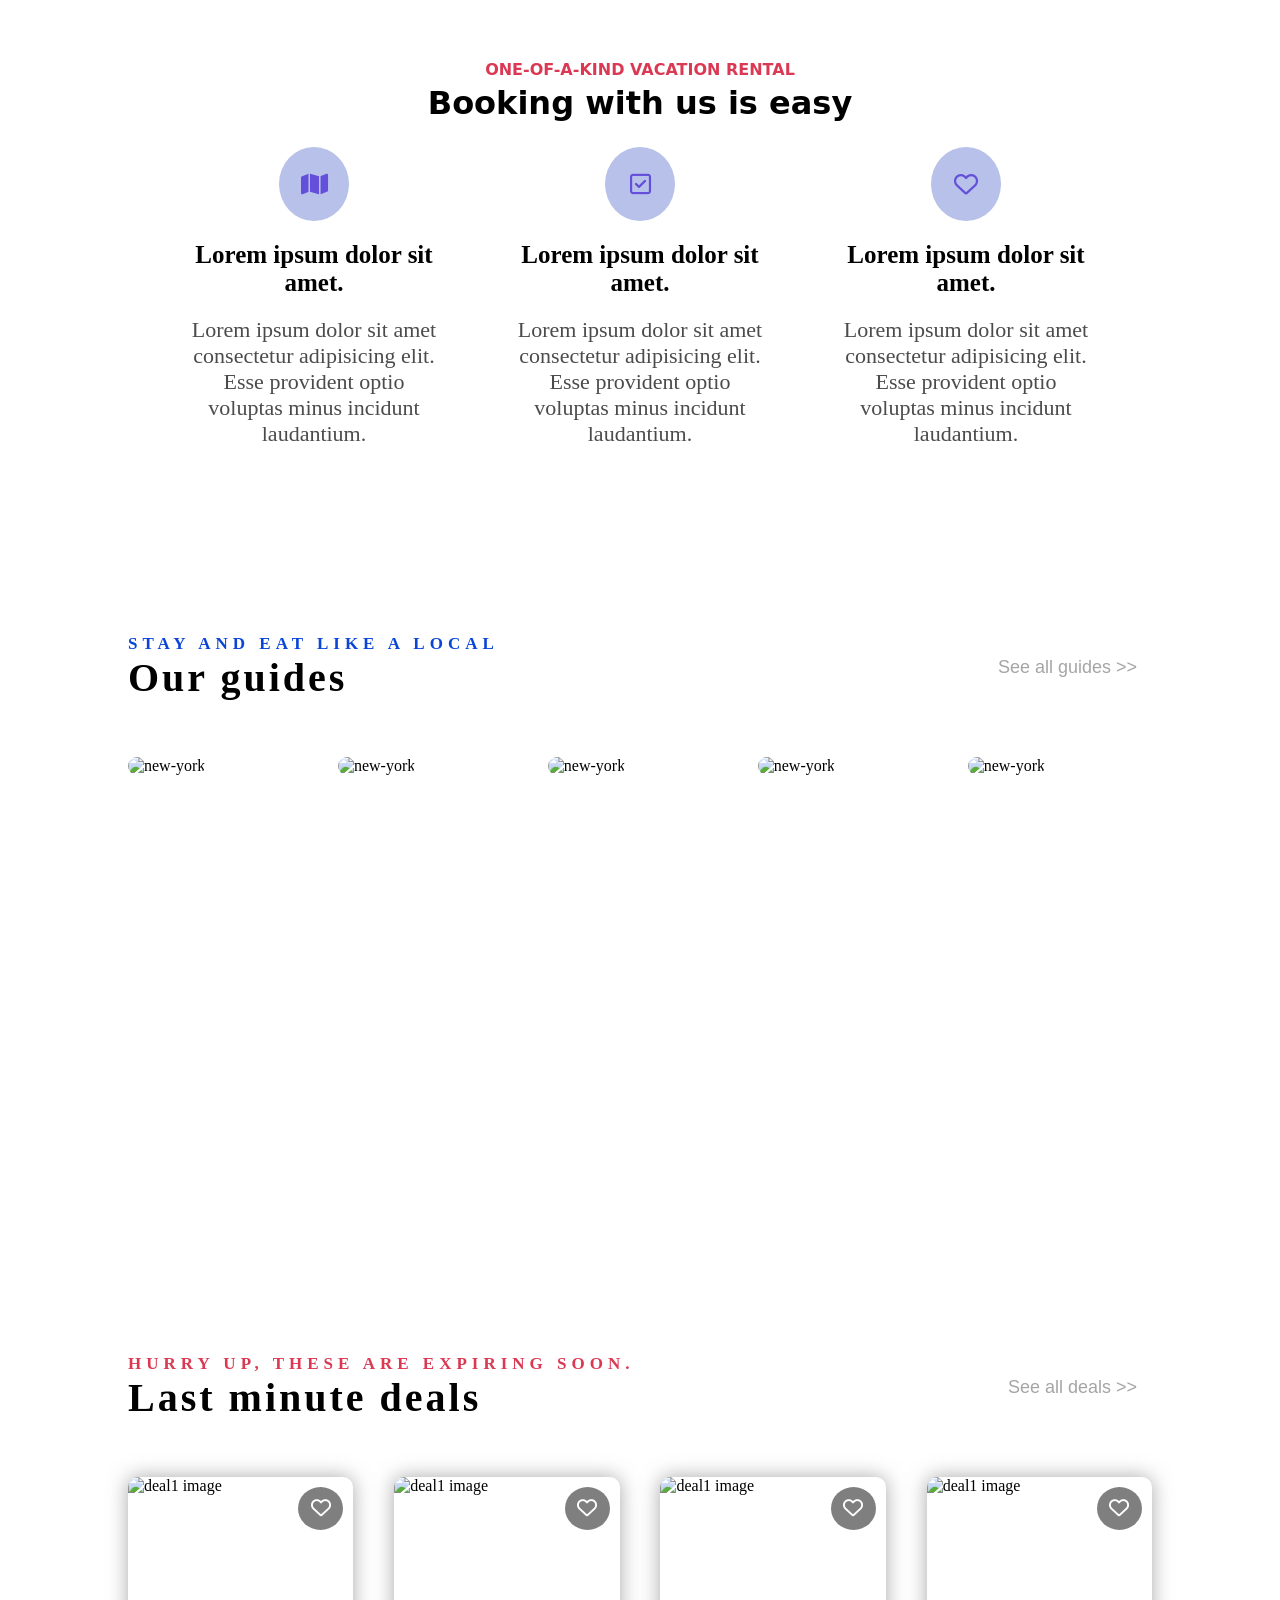
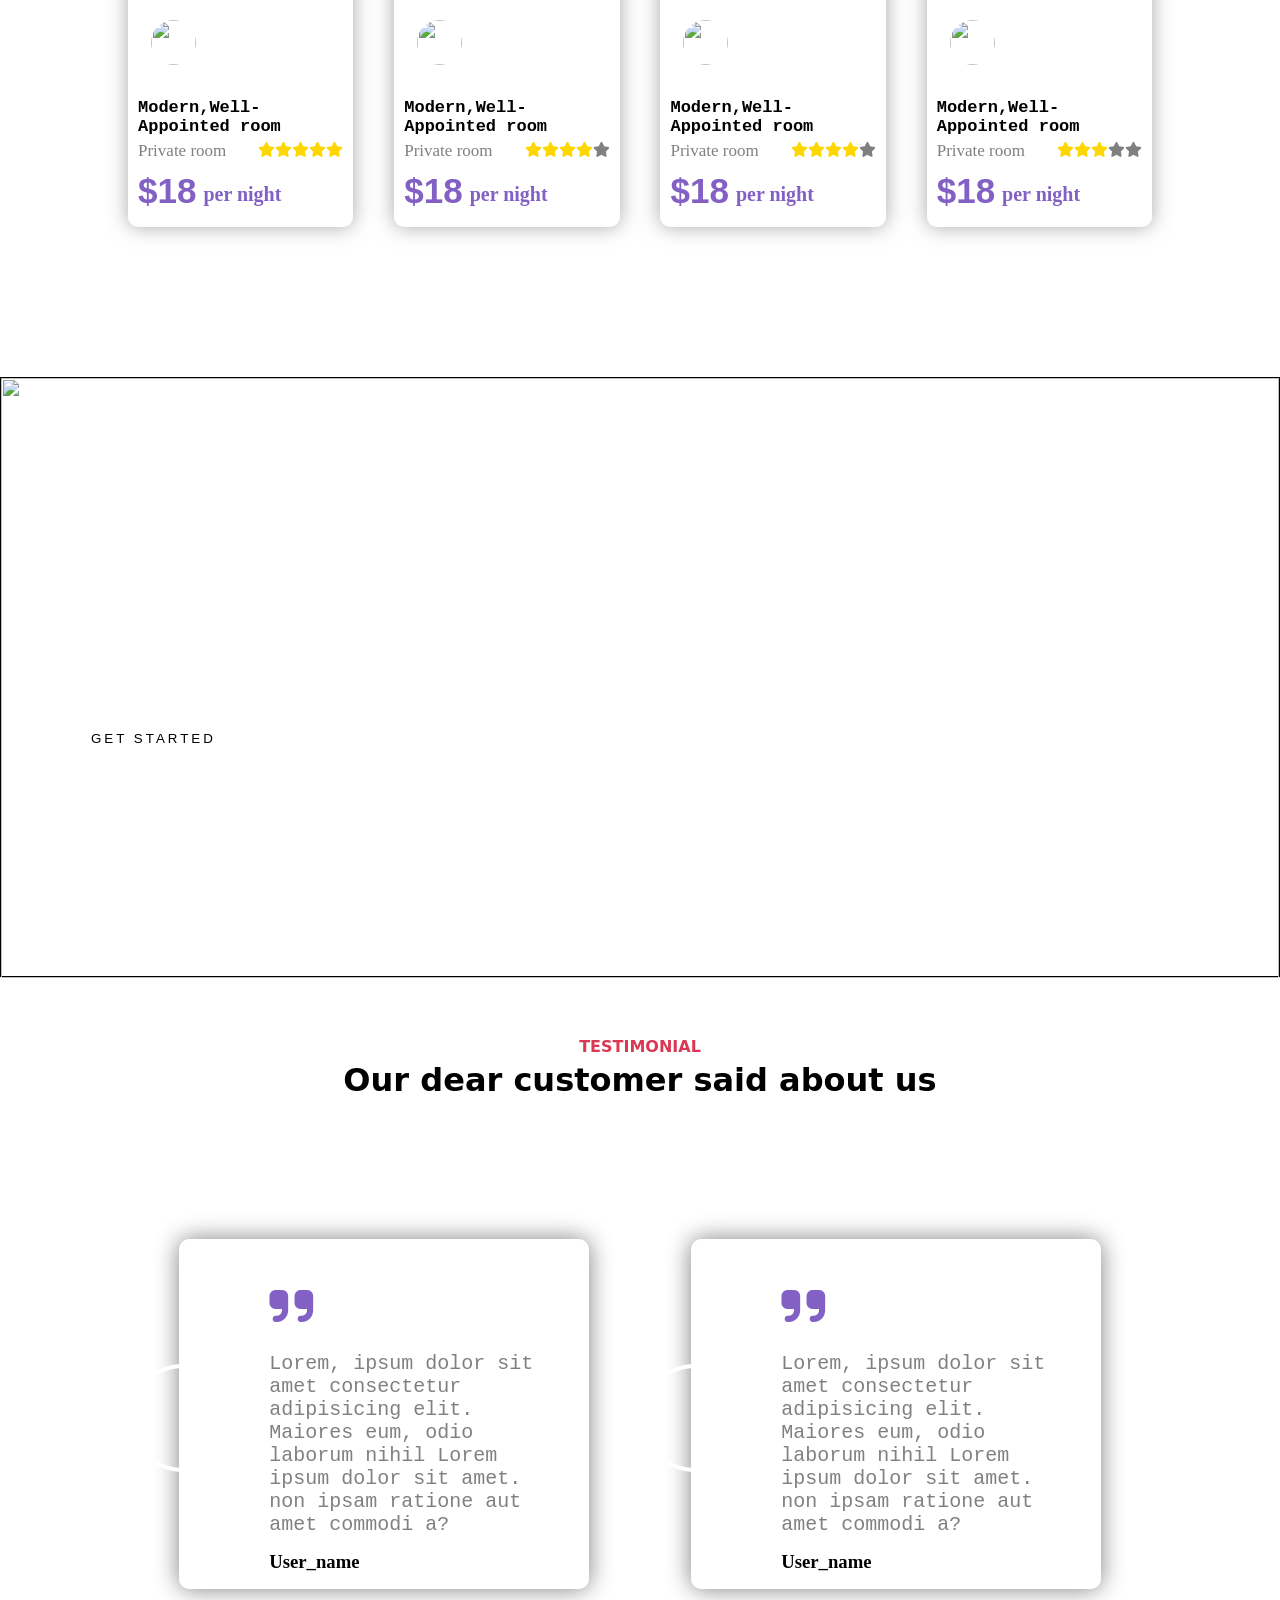
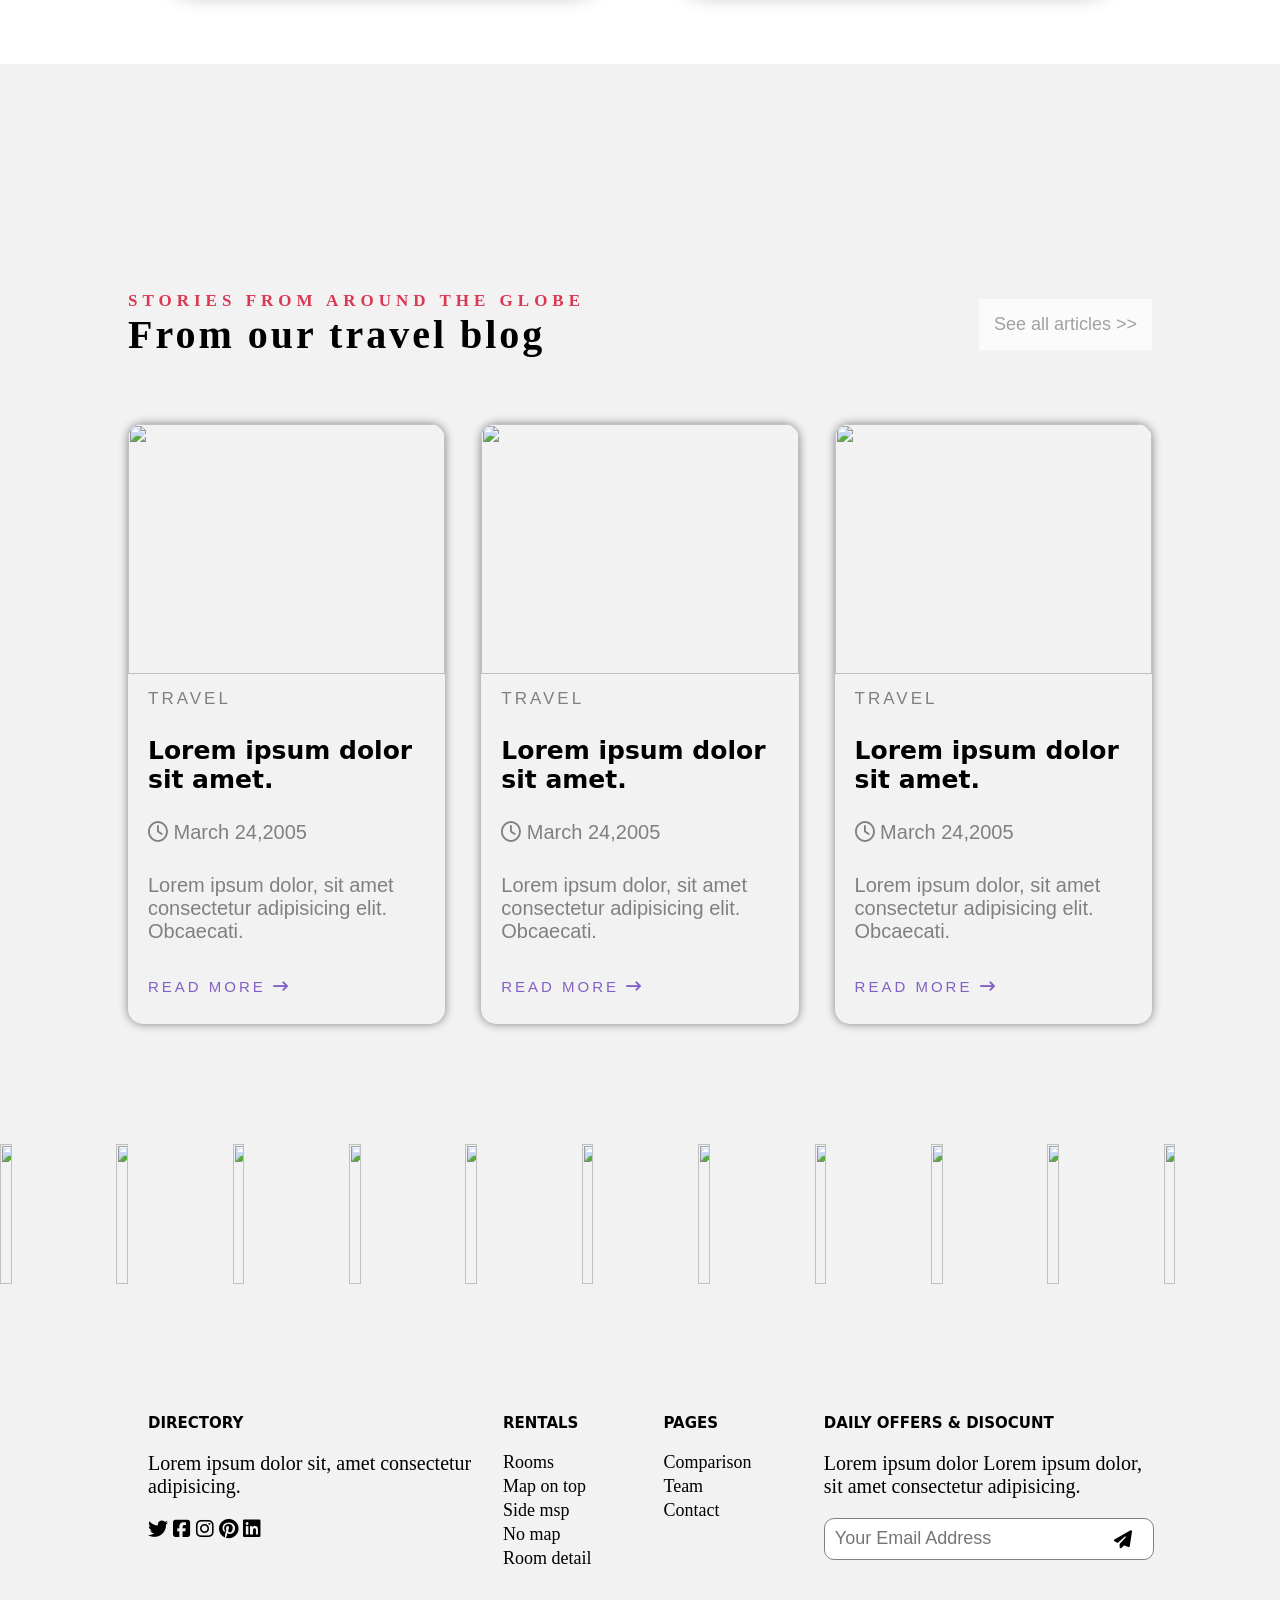
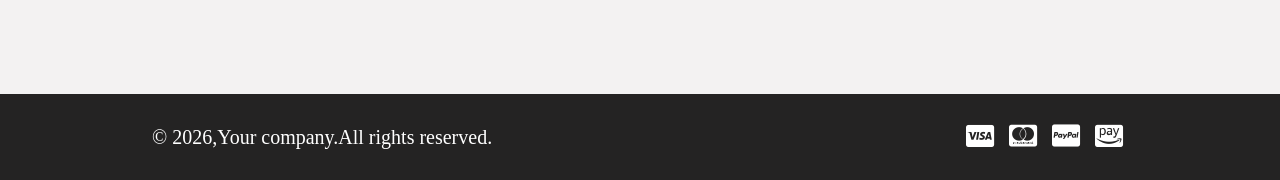
==== index.html @ 65c8255d "Add files via upload" ====
<!doctype html>
<html lang="en">
  <head>
    <meta charset="UTF-8" />
    <meta name="viewport" content="width=device-width, initial-scale=1.0" />
    <title>Tank Manthan Web page using HTML and CSS</title>
    <link rel="stylesheet" href="style.css" />
    <link
      rel="stylesheet"
      href="https://cdnjs.cloudflare.com/ajax/libs/font-awesome/6.5.1/css/all.min.css"
      integrity="sha512-DTOQO9RWCH3ppGqcWaEA1BIZOC6xxalwEsw9c2QQeAIftl+Vegovlnee1c9QX4TctnWMn13TZye+giMm8e2LwA=="
      crossorigin="anonymous"
      referrerpolicy="no-referrer"
    />
  </head>
  <body>
    <div class="hero">
      <p>one-of-a-kind vacation rental</p>
      <h1>Booking with us is easy</h1>
    </div>

    <div class="container">
      <div class="box">
        <div class="icon-con"><i class="fa-solid fa-map"></i></div>
        <h2>Lorem ipsum dolor sit amet.</h2>
        <p>
          Lorem ipsum dolor sit amet consectetur adipisicing elit. Esse
          provident optio voluptas minus incidunt laudantium.
        </p>
      </div>

      <div class="box">
        <div class="icon-con"><i class="fa-regular fa-square-check"></i></div>
        <h2>Lorem ipsum dolor sit amet.</h2>
        <p>
          Lorem ipsum dolor sit amet consectetur adipisicing elit. Esse
          provident optio voluptas minus incidunt laudantium.
        </p>
      </div>

      <div class="box">
        <div class="icon-con"><i class="fa-regular fa-heart"></i></div>
        <h2>Lorem ipsum dolor sit amet.</h2>
        <p>
          Lorem ipsum dolor sit amet consectetur adipisicing elit. Esse
          provident optio voluptas minus incidunt laudantium.
        </p>
      </div>
    </div>
    <div class="guide-con-w">
      <div class="guide-con">
        <div class="con1">
          <p>stay and eat like a local</p>
          <h1>Our guides</h1>
        </div>
        <div class="con2">
          <button>See all guides >></button>
        </div>
      </div>
    </div>
    <div class="img-con-w">
      <div class="img-con">
        <div class="img-w">
          <img src="images/new-york.jpg" alt="new-york" />
          <div class="bottom-left">
            <h2>New York</h2>
            <p>The big apple</p>
          </div>
        </div>

        <div class="img-w">
          <img src="images/paris.jpg" alt="new-york" />
          <div class="bottom-left">
            <h2>New York</h2>
            <p>The big apple</p>
          </div>
        </div>

        <div class="img-w">
          <img src="images/barcelona.jpg" alt="new-york" />
          <div class="bottom-left">
            <h2>New York</h2>
            <p>The big apple</p>
          </div>
        </div>

        <div class="img-w">
          <img src="images/prague.jpg" alt="new-york" />
          <div class="bottom-left">
            <h2>New York</h2>
            <p>The big apple</p>
          </div>
        </div>

        <div class="img-w">
          <img src="images/new-york.jpg" alt="new-york" />
          <div class="bottom-left">
            <h2>New York</h2>
            <p>The big apple</p>
          </div>
        </div>
      </div>
    </div>

    <div class="guide-con-w">
      <div class="guide-con">
        <div class="con1">
          <p style="color: rgb(218, 56, 83)">
            hurry up, these are expiring soon.
          </p>
          <h1>Last minute deals</h1>
        </div>
        <div class="con2">
          <button>See all deals >></button>
        </div>
      </div>
    </div>

    <div class="card-w">
      <div class="card-con">
        <div class="card-box">
          <div class="icon"><i class="fa-regular fa-heart"></i></div>
          <div class="img-con">
            <img src="images/deal1.jpg" alt="deal1 image" />
            <div class="user-info">
              <div class="user-img-con">
                <img src="images/avatar-3.jpg" alt="" />
              </div>
              <p>Pamela</p>
            </div>
          </div>
          <h3>Modern,Well-Appointed room</h3>
          <div class="span1">
            <span style="text-align: left; font-size: 17px; color: gray"
              >Private room</span
            >
            <span style="text-align: right"
              ><i class="fa-solid fa-star"></i><i class="fa-solid fa-star"></i
              ><i class="fa-solid fa-star"></i><i class="fa-solid fa-star"></i
              ><i class="fa-solid fa-star"></i
            ></span>
          </div>
          <div class="span2">
            <span style="font-size: 35px; font-family: sans-serif"
              ><b>$18</b></span
            >
            <span
              style="
                font-size: 20px;
                margin: 0px 0px 0px 7px;
                padding: 7px 0px 0px 0px;
              "
              ><b>per night</b></span
            >
          </div>
        </div>

        <div class="card-box">
          <div class="icon"><i class="fa-regular fa-heart"></i></div>
          <div class="img-con">
            <img src="images/deal2.jpg" alt="deal1 image" />
            <div class="user-info">
              <div class="user-img-con">
                <img src="images/avatar-3.jpg" alt="" />
              </div>
              <p>Pamela</p>
            </div>
          </div>
          <h3>Modern,Well-Appointed room</h3>
          <div class="span1">
            <span style="text-align: left; font-size: 17px; color: gray"
              >Private room</span
            >
            <span style="text-align: right"
              ><i class="fa-solid fa-star"></i><i class="fa-solid fa-star"></i
              ><i class="fa-solid fa-star"></i><i class="fa-solid fa-star"></i
              ><i class="fa-solid fa-star" style="color: grey"></i
            ></span>
          </div>
          <div class="span2">
            <span style="font-size: 35px; font-family: sans-serif"
              ><b>$18</b></span
            >
            <span
              style="
                font-size: 20px;
                margin: 0px 0px 0px 7px;
                padding: 7px 0px 0px 0px;
              "
              ><b>per night</b></span
            >
          </div>
        </div>

        <div class="card-box">
          <div class="icon"><i class="fa-regular fa-heart"></i></div>
          <div class="img-con">
            <img src="images/deal3.jpg" alt="deal1 image" />
            <div class="user-info">
              <div class="user-img-con">
                <img src="images/avatar-3.jpg" alt="" />
              </div>
              <p>Pamela</p>
            </div>
          </div>
          <h3>Modern,Well-Appointed room</h3>
          <div class="span1">
            <span style="text-align: left; font-size: 17px; color: gray"
              >Private room</span
            >
            <span style="text-align: right"
              ><i class="fa-solid fa-star"></i><i class="fa-solid fa-star"></i
              ><i class="fa-solid fa-star"></i><i class="fa-solid fa-star"></i
              ><i class="fa-solid fa-star" style="color: grey"></i
            ></span>
          </div>
          <div class="span2">
            <span style="font-size: 35px; font-family: sans-serif"
              ><b>$18</b></span
            >
            <span
              style="
                font-size: 20px;
                margin: 0px 0px 0px 7px;
                padding: 7px 0px 0px 0px;
              "
              ><b>per night</b></span
            >
          </div>
        </div>

        <div class="card-box">
          <div class="icon"><i class="fa-regular fa-heart"></i></div>
          <div class="img-con">
            <img src="images/deal4.jpg" alt="deal1 image" />
            <div class="user-info">
              <div class="user-img-con">
                <img src="images/avatar-3.jpg" alt="" />
              </div>
              <p>Pamela</p>
            </div>
          </div>
          <h3>Modern,Well-Appointed room</h3>
          <div class="span1">
            <span style="text-align: left; font-size: 17px; color: gray"
              >Private room</span
            >
            <span style="text-align: right"
              ><i class="fa-solid fa-star"></i><i class="fa-solid fa-star"></i
              ><i class="fa-solid fa-star"></i
              ><i class="fa-solid fa-star" style="color: grey"></i
              ><i class="fa-solid fa-star" style="color: grey"></i
            ></span>
          </div>
          <div class="span2">
            <span style="font-size: 35px; font-family: sans-serif"
              ><b>$18</b></span
            >
            <span
              style="
                font-size: 20px;
                margin: 0px 0px 0px 7px;
                padding: 7px 0px 0px 0px;
              "
              ><b>per night</b></span
            >
          </div>
        </div>
      </div>
    </div>
    <div class="hero-w">
      <div class="hero-img">
        <img src="images/hero_img.jpg" alt="" />
        <h1>
          Lorem ipsum dolor sit amet consectetur adipisicing elit. Fuga,
          repudiandae.
        </h1>
        <button>get started</button>
      </div>
    </div>

    <div class="hero">
      <p>Testimonial</p>
      <h1>Our dear customer said about us</h1>
    </div>

    <div class="review-w">
      <div class="review-con">
        <div class="review-box">
          <div class="review-img-con">
            <img src="images/avatar-3.jpg" alt="" />
          </div>
          <div class="review-content">
            <div class="review-icon">
              <i class="fa-solid fa-quote-right"></i>
            </div>
            <p>
              Lorem, ipsum dolor sit amet consectetur adipisicing elit. Maiores
              eum, odio laborum nihil Lorem ipsum dolor sit amet. non ipsam
              ratione aut amet commodi a?
            </p>
            <h3>User_name</h3>
          </div>
        </div>

        <div class="review-box">
          <div class="review-img-con">
            <img src="images/avatar-3.jpg" alt="" />
          </div>
          <div class="review-content">
            <div class="review-icon">
              <i class="fa-solid fa-quote-right"></i>
            </div>
            <p>
              Lorem, ipsum dolor sit amet consectetur adipisicing elit. Maiores
              eum, odio laborum nihil Lorem ipsum dolor sit amet. non ipsam
              ratione aut amet commodi a?
            </p>
            <h3>User_name</h3>
          </div>
        </div>
      </div>
    </div>

    <div class="guide-con-w" style="background-color: rgba(226, 223, 223, 0.4)">
      <div class="guide-con">
        <div class="con1">
          <p style="color: rgb(218, 56, 83)">stories from around the globe</p>
          <h1>From our travel blog</h1>
        </div>
        <div class="con2">
          <button>See all articles >></button>
        </div>
      </div>
    </div>
    <div class="blog-w" style="background-color: rgba(226, 223, 223, 0.4)">
      <div class="blog-con">
        <div class="blog-box">
          <div class="blog-img-con">
            <img src="images/deal3.jpg" alt="" />
          </div>
          <p
            style="
              text-transform: uppercase;
              letter-spacing: 3px;
              font-size: 17px;
            "
          >
            Travel
          </p>
          <h2>Lorem ipsum dolor sit amet.</h2>
          <p><i class="fa-regular fa-clock"></i> March 24,2005</p>
          <p>
            Lorem ipsum dolor, sit amet consectetur adipisicing elit. Obcaecati.
          </p>
          <button>
            Read More <i class="fa-solid fa-arrow-right-long"></i>
          </button>
        </div>

        <div class="blog-box">
          <div class="blog-img-con">
            <img src="images/blog1.jpg" alt="" />
          </div>
          <p
            style="
              text-transform: uppercase;
              letter-spacing: 3px;
              font-size: 17px;
            "
          >
            Travel
          </p>
          <h2>Lorem ipsum dolor sit amet.</h2>
          <p><i class="fa-regular fa-clock"></i> March 24,2005</p>
          <p>
            Lorem ipsum dolor, sit amet consectetur adipisicing elit. Obcaecati.
          </p>
          <button>
            Read More <i class="fa-solid fa-arrow-right-long"></i>
          </button>
        </div>

        <div class="blog-box">
          <div class="blog-img-con">
            <img src="images/blog2.jpg" alt="" />
          </div>
          <p
            style="
              text-transform: uppercase;
              letter-spacing: 3px;
              font-size: 17px;
            "
          >
            Travel
          </p>
          <h2>Lorem ipsum dolor sit amet.</h2>
          <p><i class="fa-regular fa-clock"></i> March 24,2005</p>
          <p>
            Lorem ipsum dolor, sit amet consectetur adipisicing elit. Obcaecati.
          </p>
          <button>
            Read More <i class="fa-solid fa-arrow-right-long"></i>
          </button>
        </div>
      </div>
    </div>

    <div class="images-w" style="background-color: rgba(226, 223, 223, 0.4)">
      <div class="image-con">
        <img src="images/barcelona.jpg" alt="" />
        <img src="images/blog1.jpg" alt="" />
        <img src="images/blog2.jpg" alt="" />
        <img src="images/deal1.jpg" alt="" />
        <img src="images/deal2.jpg" alt="" />
        <img src="images/deal3.jpg" alt="" />
        <img src="images/deal4.jpg" alt="" />
        <img src="images/hero_img.jpg" alt="" />
        <img src="images/new-york.jpg" alt="" />
        <img src="images/paris.jpg" alt="" />
        <img src="images/prague.jpg" alt="" />
      </div>
    </div>

    <div class="links-w">
      <div class="links-con">
        <div class="link-box1">
          <h3>directory</h3>
          <p>Lorem ipsum dolor sit, amet consectetur adipisicing.</p>
          <p>
            <span><i class="fa-brands fa-twitter"></i></span>
            <span><i class="fa-brands fa-square-facebook"></i></span>
            <span><i class="fa-brands fa-instagram"></i></span>
            <span><i class="fa-brands fa-pinterest"></i></span>
            <span><i class="fa-brands fa-linkedin"></i></span>
          </p>
        </div>

        <div class="link-box2">
          <h3>rentals</h3>
          <a href="#">Rooms</a>
          <a href="#">Map on top</a>
          <a href="#">Side msp</a>
          <a href="#">No map</a>
          <a href="#">Room detail</a>
        </div>

        <div class="link-box3">
          <h3>pages</h3>
          <a href="#">Comparison</a>
          <a href="#">Team</a>
          <a href="#">Contact</a>
        </div>

        <div class="link-box4">
          <h3>daily offers & disocunt</h3>
          <p>
            Lorem ipsum dolor Lorem ipsum dolor, sit amet consectetur
            adipisicing.
          </p>
          <div class="email-input">
            <input
              type="email"
              name="email"
              id="email"
              placeholder="Your Email Address"
            />
            <span><i class="fa-solid fa-paper-plane"></i></span>
          </div>
        </div>
      </div>
    </div>

    <div class="footer">
      <div class="footer-con">
        <div>&copy; 2026,Your company.All rights reserved.</div>
        <div>
          <span><i class="fa-brands fa-cc-visa"></i></span>
          <span><i class="fa-brands fa-cc-mastercard"></i></span>
          <span><i class="fa-brands fa-cc-paypal"></i></span>
          <span><i class="fa-brands fa-cc-amazon-pay"></i></span>
        </div>
      </div>
    </div>
  </body>
</html>
---- style.css ----
* {
  margin: 0;
  padding: 0;
}
.hero {
  margin: auto;
  padding: 60px;
  text-align: center;
  font-family:
    system-ui,
    -apple-system,
    BlinkMacSystemFont,
    "Segoe UI",
    Roboto,
    Oxygen,
    Ubuntu,
    Cantarell,
    "Open Sans",
    "Helvetica Neue",
    sans-serif;
}
.hero p {
  text-transform: uppercase;
  font-weight: 900;
  color: rgb(218, 56, 83);
}
.hero h1 {
  font-weight: 900;
  padding: 5px;
}

/* -------------------------------------------- */

.container {
  height: 200px;
  width: 100%;
  margin: 10px 0px;
  display: flex;
  justify-content: center;
  align-items: center;
}
.container .box {
  text-align: center;
  padding: 15px;
  margin: 20px;
  width: 20%;
}
.container .box .icon-con {
  background-color: rgb(183, 193, 233);
  color: rgb(99, 79, 218);
  padding: 25px;
  border-radius: 50%;
  width: 20px;
  display: flex;
  align-items: center;
  justify-content: center;
  font-size: x-large;
  margin: auto;
}
.container .box h2 {
  margin: 20px 0px;
  font-weight: bold;
  font-size: 25px;
}
.container .box p {
  font-size: 22px;
  opacity: 0.7;
}

/* ------------------------------------------------ */

.guide-con-w {
  display: flex;
  justify-content: center;
}
.guide-con {
  height: 100px;
  width: 80%;
  margin: 200px 0px 30px 0px;
  padding: 10px;
  display: flex;
  justify-content: space-between;
  align-items: center;
}
.guide-con .con1 p {
  text-transform: uppercase;
  letter-spacing: 5px;
  font-size: 17px;
  color: rgb(10 69 216);
  font-weight: 700;
}
.guide-con .con1 h1 {
  font-weight: 900;
  font-size: 40px;
  letter-spacing: 3px;
}
.guide-con .con2 button {
  background-color: white;
  border: none;
  padding: 15px;
  opacity: 0.7;
  font-size: 18px;
  color: gray;
  cursor: pointer;
}
.guide-con .con2 button:hover {
  background-color: gray;
  color: white;
}

/* ----------------------------------------- */

.img-con-w {
  display: flex;
  justify-content: center;
}
.img-con {
  width: 80%;
  height: 370px;
  display: flex;
  justify-content: space-between;
  align-items: center;
}
.img-con .img-w {
  width: 18%;
  height: 100%;

  position: relative;
}
.img-con .img-w img {
  width: 100%;
  height: 400px;
  border-radius: 15px;
}
.bottom-left {
  position: absolute;
  bottom: 0px;
  left: 20px;
  color: white;
}
.bottom-left h2 {
  font-size: 25px;
  font-weight: bolder;
  letter-spacing: 3px;
  margin-bottom: 15px;
}
.bottom-left p {
  font-size: 17px;
}

/* ------------------------------------------- */

.card-w {
  display: flex;
  justify-content: center;
  margin-bottom: 150px;
}
.card-con {
  width: 80%;
  height: 350px;

  display: flex;
  justify-content: space-between;
}
.card-box {
  width: 22%;
  position: relative;
  border-radius: 10px;
  box-shadow: 0px 0px 20px rgb(148, 146, 146, 0.8);
}
.card-box .icon {
  padding: 10px;
  background-color: rgb(0, 0, 0, 0.5);
  color: white;
  font-size: 20px;
  border-radius: 50%;
  width: 25px;
  text-align: center;
  position: absolute;
  top: 10px;
  right: 10px;
  z-index: 1;
}
.card-box .img-con {
  height: 200px;
  width: 100%;
  position: relative;
  margin-bottom: 20px;
}
.card-box .img-con img {
  width: 100%;
  border-radius: 10px;
  height: 100%;
}
.user-info {
  width: 100%;
  height: 50px;
  display: flex;
  align-items: center;
  justify-content: start;
  position: absolute;
  bottom: 10px;
  z-index: 1;
}
.user-info .user-img-con {
  border: 3px solid white;
  border-radius: 50%;
  width: 45px;
  height: 45px;
  margin: 0px 20px 0px 20px;
}
.user-info .user-img-con img {
  border-radius: 50%;
  width: 100%;
}
.user-info p {
  color: white;
  font-size: 20px;
}
.card-box h3 {
  font-size: 17px;
  font-weight: bold;
  font-family: monospace;
  padding: 1px 10px 5px 10px;
}
.card-box .span1 {
  display: flex;
  justify-content: space-between;
  margin: 0px 10px 10px 10px;
}

.card-box span i {
  color: gold;
  word-spacing: 3px;
  font-size: 15px;
}
.card-box .span2 {
  display: flex;
  justify-content: start;
  align-items: center;
  padding: 0px 10px 0px 10px;
  color: #8260c4;
}

/* ----------------------------------------------- */

.hero-w {
  width: 100%;
  height: 600px;
  border: 1px solid black;
  box-sizing: border-box;
  position: relative;
}
.hero-w .hero-img img {
  width: 100%;
  height: 600px;
}
.hero-img h1 {
  color: white;
  font-size: 60px;
  position: absolute;
  top: 180px;
  left: 80px;
}
.hero-img button {
  border: none;
  background-color: white;
  padding: 10px;
  color: black;
  text-align: center;
  text-transform: uppercase;
  letter-spacing: 3px;
  position: absolute;
  bottom: 220px;
  left: 80px;
  border-radius: 10px;
}

/* --------------------------------------------- */

.review-w {
  display: flex;
  justify-content: center;
}
.review-w .review-con {
  width: 80%;
  height: 500px;
  display: flex;
  justify-content: space-around;
  align-items: center;
}
.review-con .review-box {
  width: 40%;
  height: 350px;
  position: relative;
  border-radius: 10px;
  box-shadow: 0 0 25px grey;
}
.review-box .review-img-con {
  width: 100px;
  height: 100px;
  border-radius: 50%;
  border: 4px solid white;
  position: absolute;
  top: 125px;
  left: -50px;
}

.review-box .review-img-con img {
  width: 100px;
  border-radius: 50%;
}
.review-box .review-content {
  padding: 40px;
}

.review-box .review-icon {
  font-size: 50px;
  color: #8260c4;
  margin: 0px 0px 15px 50px;
}
.review-box p {
  font-size: 20px;
  color: gray;
  font-family: monospace;
  margin: 0px 0px 15px 50px;
}
.review-box h3 {
  margin: 0px 0px 15px 50px;
}

/* ------------------------------------------- */

.blog-w {
  display: flex;
  justify-content: center;
  background-color: rgba(226, 223, 223, 0.4);
  padding-bottom: 50px;
}
.blog-w .blog-con {
  width: 80%;
  height: 600px;
  padding: 10px;
  display: flex;
  justify-content: space-between;
  margin-bottom: 50px;
}
.blog-con .blog-box {
  width: 31%;
  border-radius: 15px;
  box-shadow: 0px 0px 10px grey;
}
.blog-box .blog-img-con {
  width: 100%;
  height: 250px;
  border-radius: 15px;
}
.blog-box .blog-img-con img {
  width: 100%;
  height: 250px;
  border-radius: 15px 15px 0 0;
}
.blog-box p {
  color: gray;
  font-size: 20px;
  padding: 15px 20px;
  font-family: sans-serif;
}
.blog-box h2 {
  font-size: 25px;
  font-weight: bold;
  padding: 12px 20px;
  font-family:
    system-ui,
    -apple-system,
    BlinkMacSystemFont,
    "Segoe UI",
    Roboto,
    Oxygen,
    Ubuntu,
    Cantarell,
    "Open Sans",
    "Helvetica Neue",
    sans-serif;
}
.blog-box button {
  color: #8260c4;
  padding: 20px;
  border: none;
  letter-spacing: 3px;
  font-size: 15px;
  text-transform: uppercase;
  background-color: transparent;
}

/* ------------------------------------------ */

.images-w {
  padding: 10px 0px 10px 0px;
  width: 100%;
}
.image-con {
  display: flex;
  padding-bottom: 100px;
}
.images-w .image-con img {
  width: 10%;
  height: 140px;
  margin: 0px;
  padding: 0px;
}

/* --------------------------------------------------------- */

.links-w {
  width: 100%;
  height: 200px;
  display: flex;
  padding-bottom: 100px;
  justify-content: center;
  background-color: rgba(226, 223, 223, 0.4);

}
.links-w .links-con {
  width: 80%;
  display: flex;
  justify-content: space-between;
  /* align-items: center; */
}
.links-con .link-box1 {
  width: 34%;
}
.link-box1 h3 {
  text-transform: uppercase;
  font-size: 15px;
  padding: 20px 0px 20px 20px;
  font-family:
    system-ui,
    -apple-system,
    BlinkMacSystemFont,
    "Segoe UI",
    Roboto,
    Oxygen,
    Ubuntu,
    Cantarell,
    "Open Sans",
    "Helvetica Neue",
    sans-serif;
}
.link-box1 p{
    font-size: 20px;
    padding: 0px 0px 20px 20px;
}
.link-box1 span{
    font-size: 20px;
}
.links-con .link-box2 {
  width: 15%;

}
.link-box2 h3 {
  text-transform: uppercase;
  font-size: 15px;
  padding: 20px 0px 20px 20px;
  font-family:
    system-ui,
    -apple-system,
    BlinkMacSystemFont,
    "Segoe UI",
    Roboto,
    Oxygen,
    Ubuntu,
    Cantarell,
    "Open Sans",
    "Helvetica Neue",
    sans-serif;
}
.link-box2 a{
    display: block;
    text-decoration: none;
    padding: 0px 0px 3px 20px;
    font-size: 18px;
    color: black;
}
.links-con .link-box3 {
  width: 15%;
}
.link-box3 h3 {
  text-transform: uppercase;
  font-size: 15px;
  padding: 20px 0px 20px 20px;
  font-family:
    system-ui,
    -apple-system,
    BlinkMacSystemFont,
    "Segoe UI",
    Roboto,
    Oxygen,
    Ubuntu,
    Cantarell,
    "Open Sans",
    "Helvetica Neue",
    sans-serif;
}
.link-box3 a{
    display: block;
    text-decoration: none;
    padding: 0px 0px 3px 20px;
    font-size: 18px;
    color: black;
}
.links-con .link-box4 {
  width: 34%;
}

.link-box4 h3 {
  text-transform: uppercase;
  font-size: 15px;
  padding: 20px 0px 20px 20px;
  font-family:
    system-ui,
    -apple-system,
    BlinkMacSystemFont,
    "Segoe UI",
    Roboto,
    Oxygen,
    Ubuntu,
    Cantarell,
    "Open Sans",
    "Helvetica Neue",
    sans-serif;
}

.link-box4 p{
    font-size: 20px;
    padding: 0px 0px 20px 20px;
}
.link-box4 .email-input{
    padding: 0px 0px 20px 20px;
    position: relative;
}
.email-input input{
    width: 100%;
    height: 40px;
    border-radius: 10px;
    border: 1px solid gray;
}
.email-input input::placeholder{
    padding-left: 10px;
    font-size: 18px;
}
.email-input span{
    position: absolute;
    right: 20px;
    top:12px;
    font-size: 18px;
}
/* ----------------------------------------------------------------- */

.footer {
  background-color: rgb(36, 35, 35);
  color: white;
  padding: 30px;
  display: flex;
  justify-content: center;
}
.footer .footer-con {
  width: 80%;
  display: flex;
  justify-content: space-between;
  align-items: center;
  font-size: 20px;
}
.footer-con i {
  font-size: 25px;
}
.footer-con span {
  padding: 0px 5px;
}
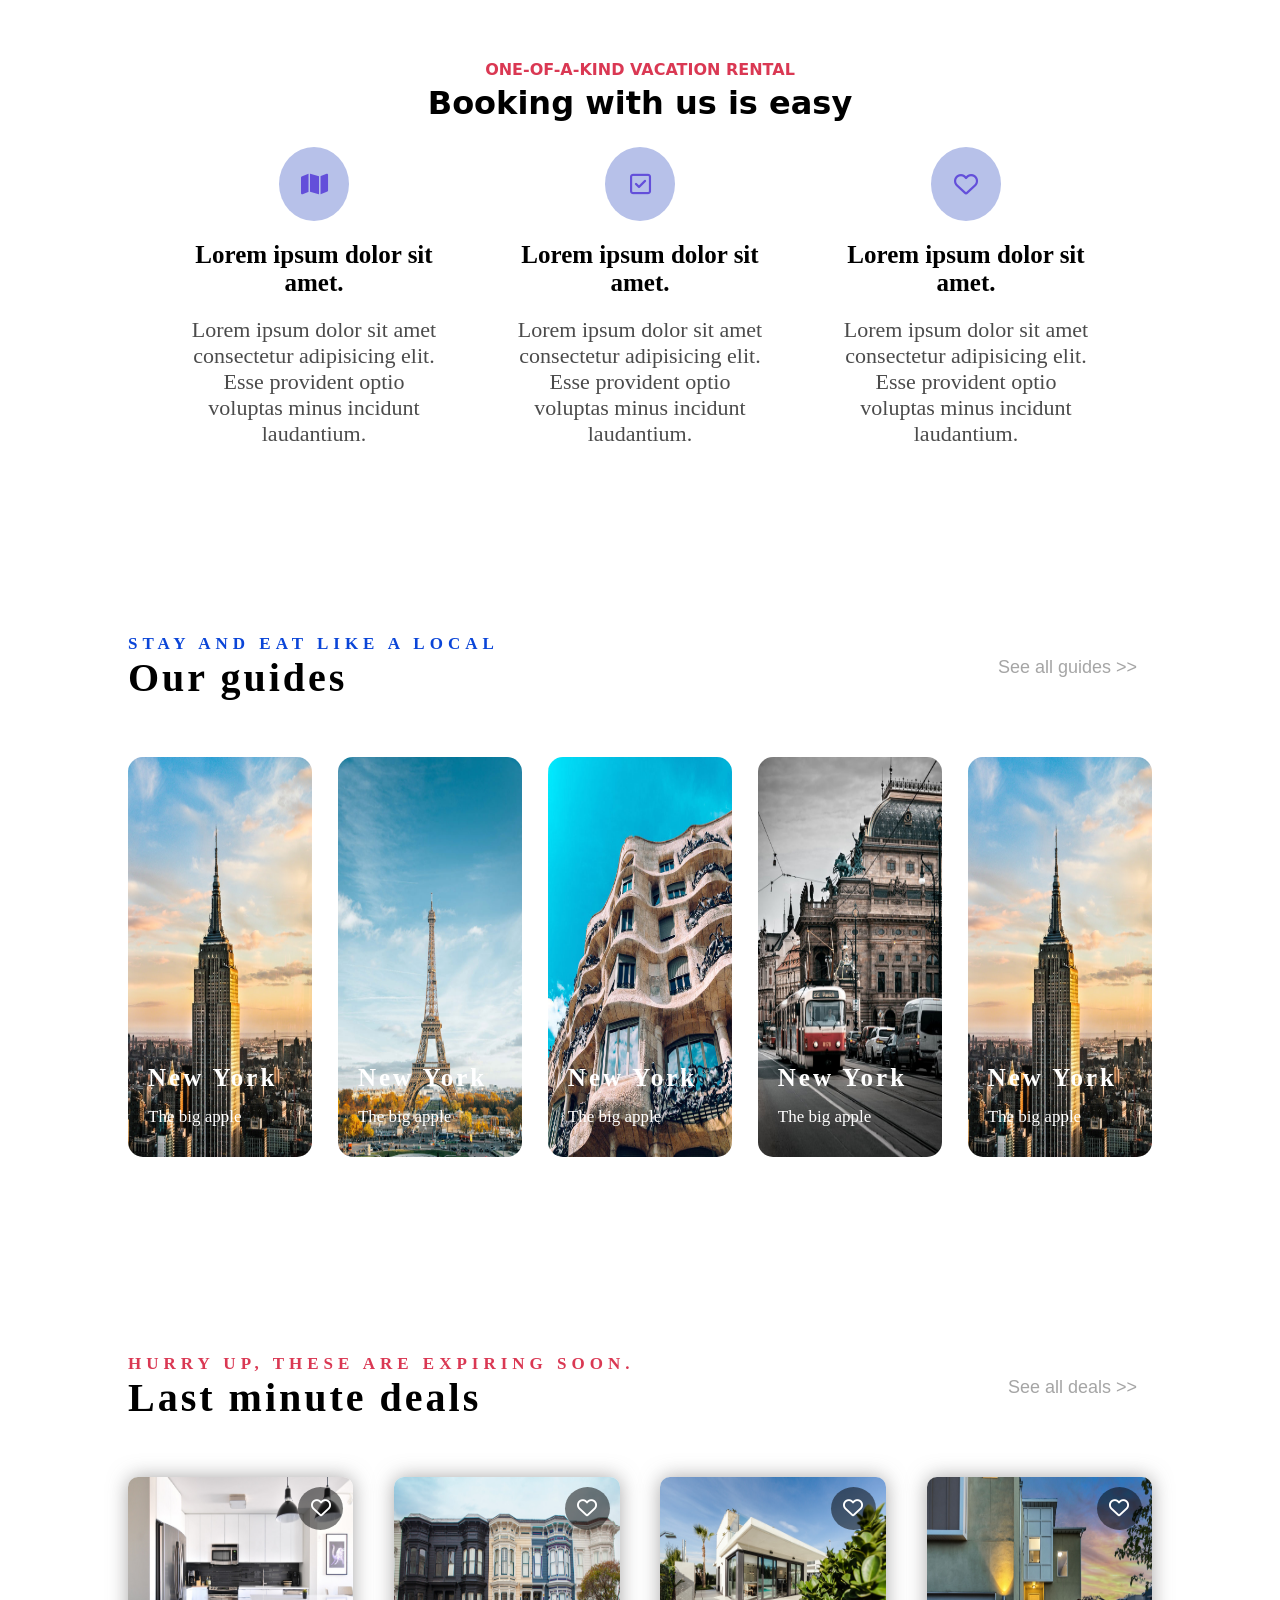
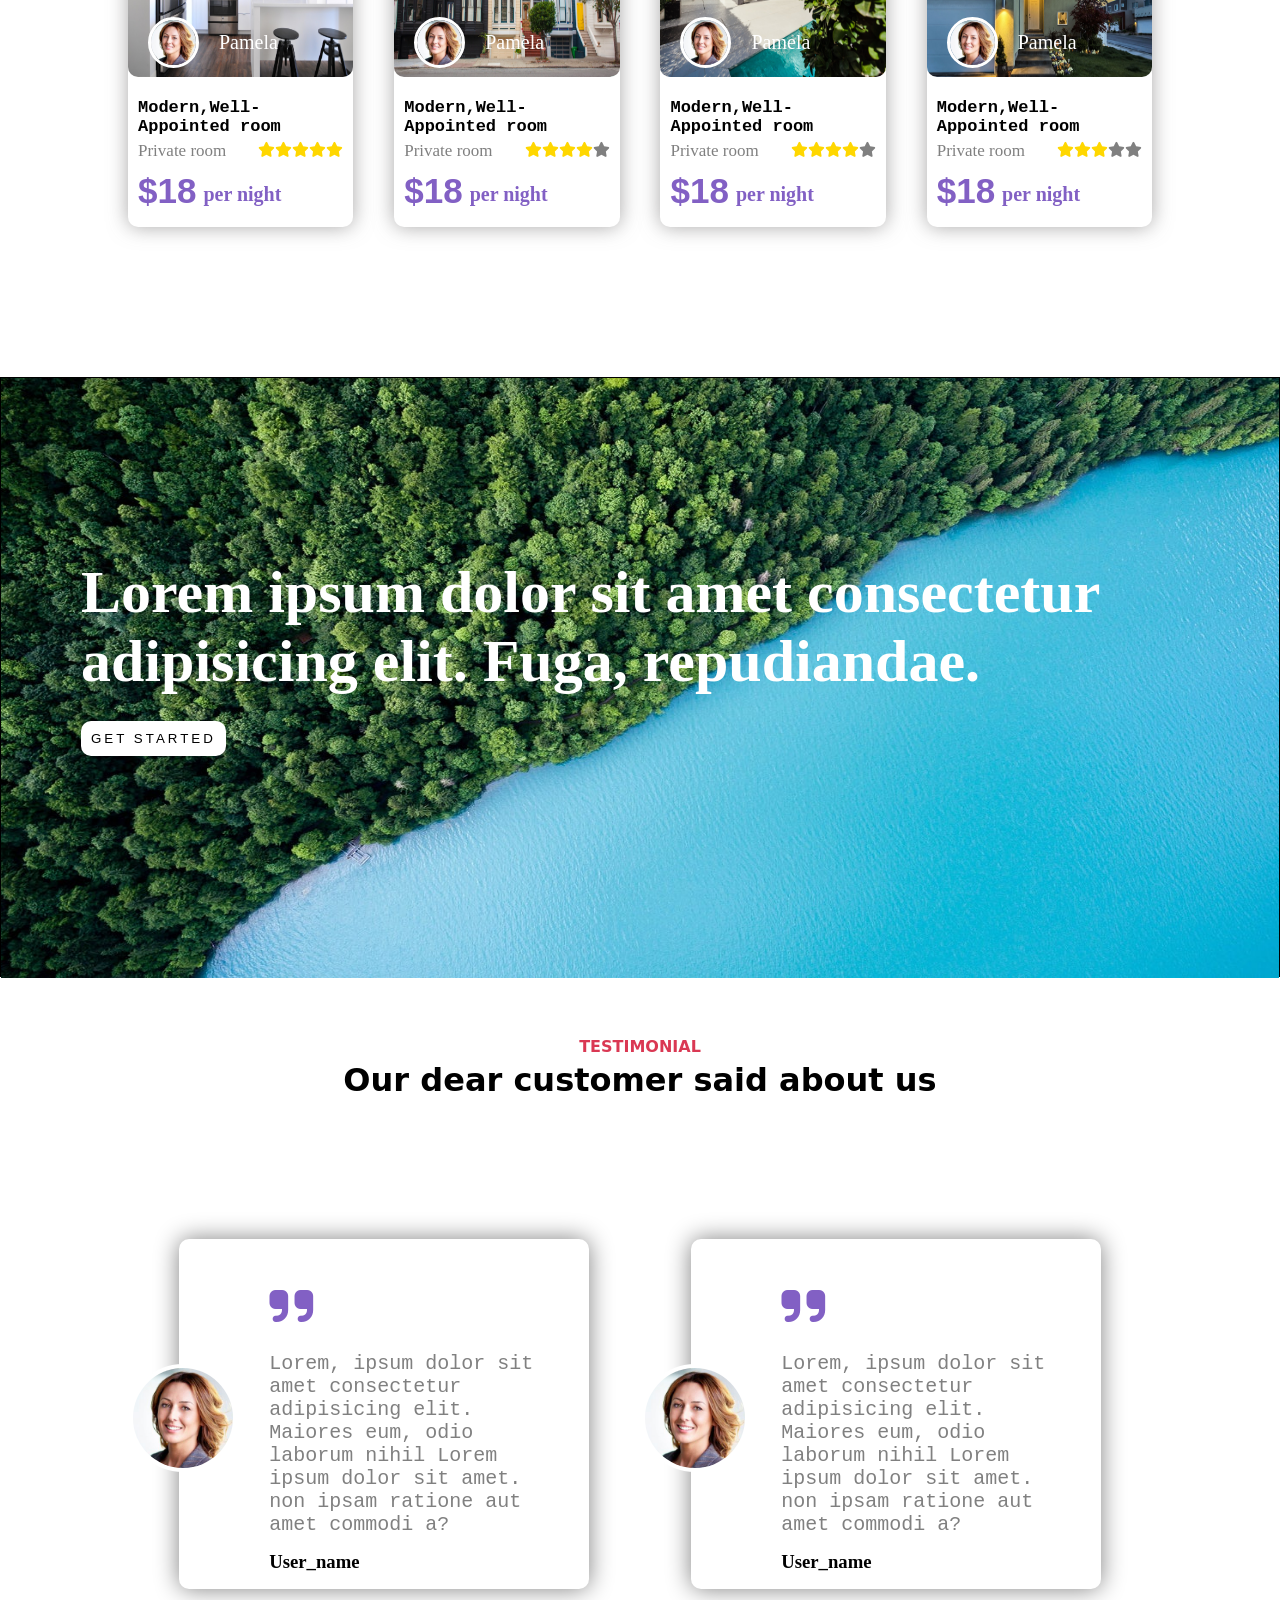
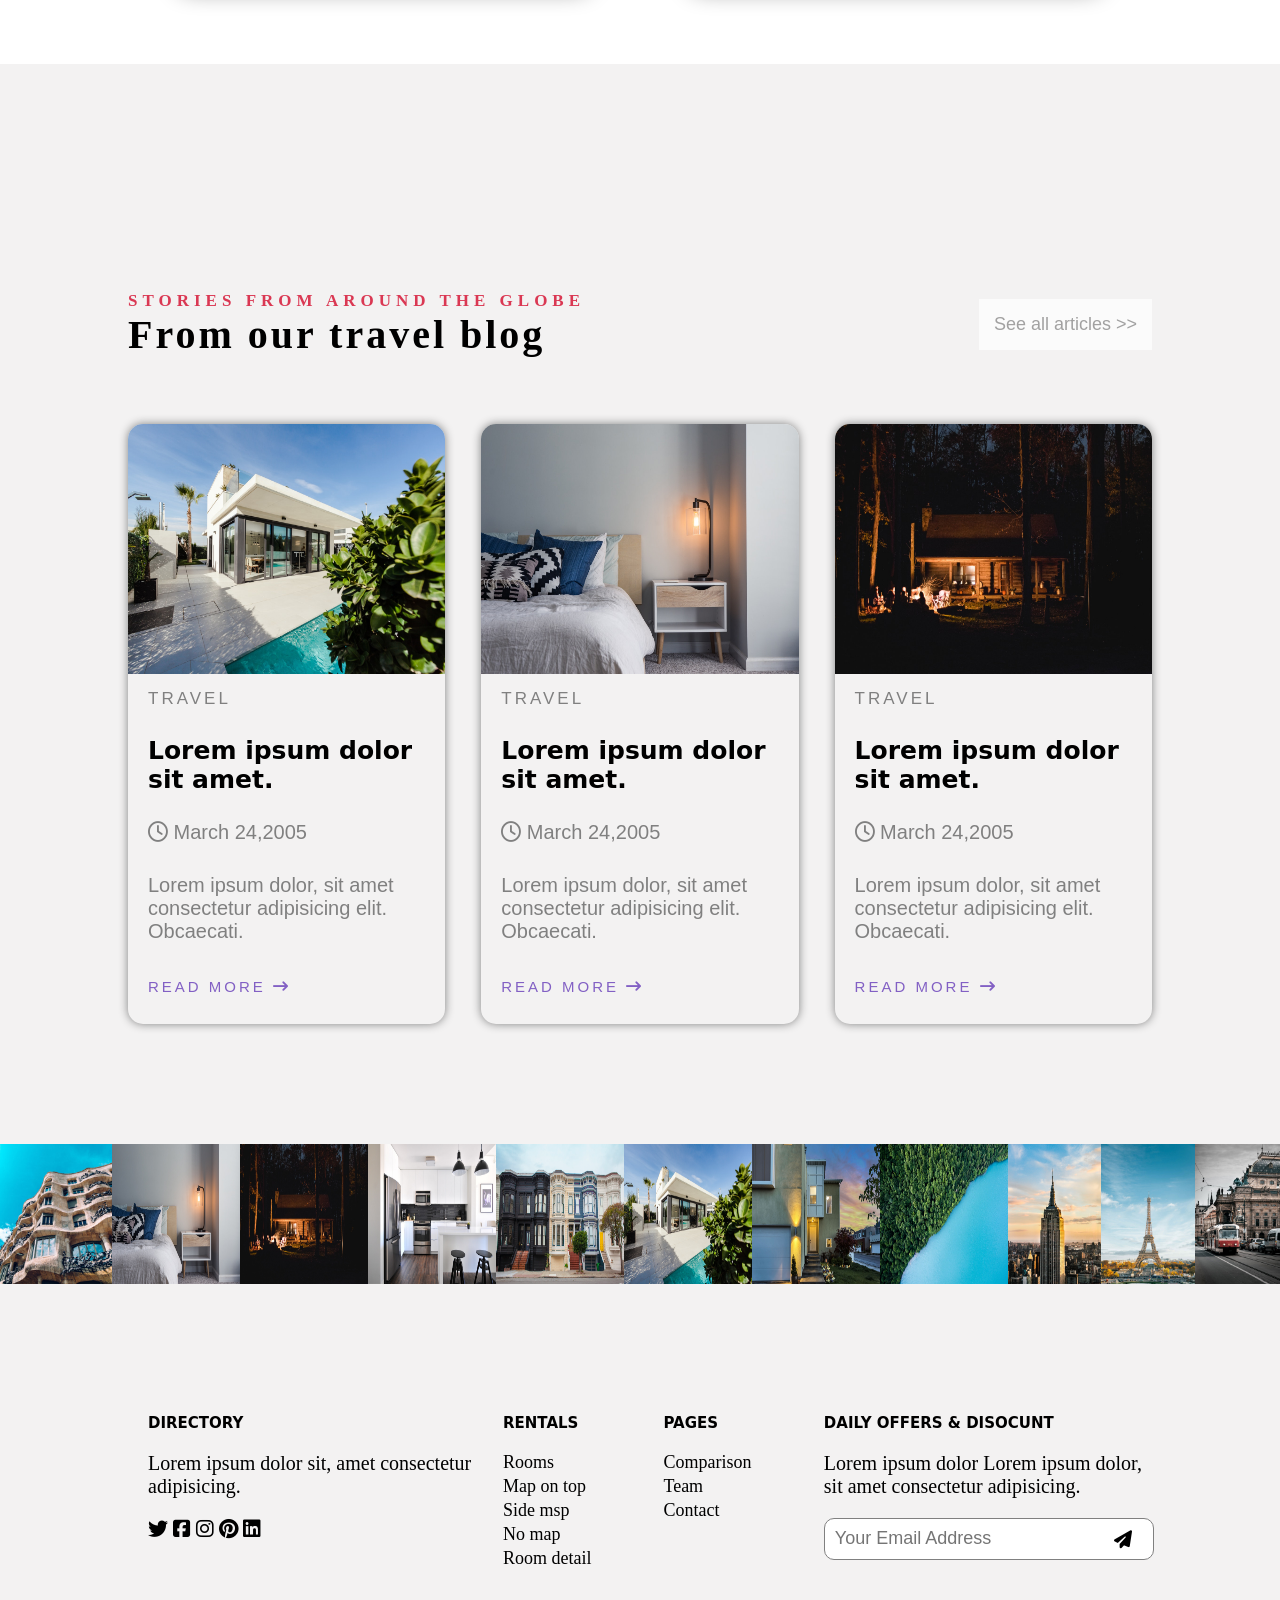
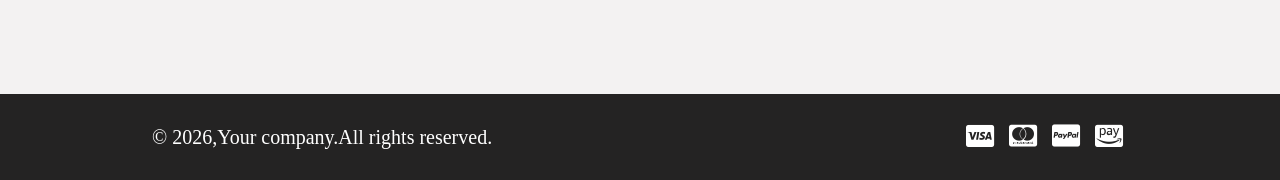
==== commit 07cf61f5: "Update index.html" ====
--- a/index.html
+++ b/index.html
@@ -61,7 +61,7 @@
     <div class="img-con-w">
       <div class="img-con">
         <div class="img-w">
-          <img src="images/new-york.jpg" alt="new-york" />
+          <img src="new-york.jpg" alt="new-york" />
           <div class="bottom-left">
             <h2>New York</h2>
             <p>The big apple</p>
@@ -69,7 +69,7 @@
         </div>
 
         <div class="img-w">
-          <img src="images/paris.jpg" alt="new-york" />
+          <img src="paris.jpg" alt="new-york" />
           <div class="bottom-left">
             <h2>New York</h2>
             <p>The big apple</p>
@@ -77,7 +77,7 @@
         </div>
 
         <div class="img-w">
-          <img src="images/barcelona.jpg" alt="new-york" />
+          <img src="barcelona.jpg" alt="new-york" />
           <div class="bottom-left">
             <h2>New York</h2>
             <p>The big apple</p>
@@ -85,7 +85,7 @@
         </div>
 
         <div class="img-w">
-          <img src="images/prague.jpg" alt="new-york" />
+          <img src="prague.jpg" alt="new-york" />
           <div class="bottom-left">
             <h2>New York</h2>
             <p>The big apple</p>
@@ -93,7 +93,7 @@
         </div>
 
         <div class="img-w">
-          <img src="images/new-york.jpg" alt="new-york" />
+          <img src="new-york.jpg" alt="new-york" />
           <div class="bottom-left">
             <h2>New York</h2>
             <p>The big apple</p>
@@ -121,10 +121,10 @@
         <div class="card-box">
           <div class="icon"><i class="fa-regular fa-heart"></i></div>
           <div class="img-con">
-            <img src="images/deal1.jpg" alt="deal1 image" />
+            <img src="deal1.jpg" alt="deal1 image" />
             <div class="user-info">
               <div class="user-img-con">
-                <img src="images/avatar-3.jpg" alt="" />
+                <img src="avatar-3.jpg" alt="" />
               </div>
               <p>Pamela</p>
             </div>
@@ -158,10 +158,10 @@
         <div class="card-box">
           <div class="icon"><i class="fa-regular fa-heart"></i></div>
           <div class="img-con">
-            <img src="images/deal2.jpg" alt="deal1 image" />
+            <img src="deal2.jpg" alt="deal1 image" />
             <div class="user-info">
               <div class="user-img-con">
-                <img src="images/avatar-3.jpg" alt="" />
+                <img src="avatar-3.jpg" alt="" />
               </div>
               <p>Pamela</p>
             </div>
@@ -195,10 +195,10 @@
         <div class="card-box">
           <div class="icon"><i class="fa-regular fa-heart"></i></div>
           <div class="img-con">
-            <img src="images/deal3.jpg" alt="deal1 image" />
+            <img src="deal3.jpg" alt="deal1 image" />
             <div class="user-info">
               <div class="user-img-con">
-                <img src="images/avatar-3.jpg" alt="" />
+                <img src="avatar-3.jpg" alt="" />
               </div>
               <p>Pamela</p>
             </div>
@@ -232,10 +232,10 @@
         <div class="card-box">
           <div class="icon"><i class="fa-regular fa-heart"></i></div>
           <div class="img-con">
-            <img src="images/deal4.jpg" alt="deal1 image" />
+            <img src="deal4.jpg" alt="deal1 image" />
             <div class="user-info">
               <div class="user-img-con">
-                <img src="images/avatar-3.jpg" alt="" />
+                <img src="avatar-3.jpg" alt="" />
               </div>
               <p>Pamela</p>
             </div>
@@ -270,7 +270,7 @@
     </div>
     <div class="hero-w">
       <div class="hero-img">
-        <img src="images/hero_img.jpg" alt="" />
+        <img src="hero_img.jpg" alt="" />
         <h1>
           Lorem ipsum dolor sit amet consectetur adipisicing elit. Fuga,
           repudiandae.
@@ -288,7 +288,7 @@
       <div class="review-con">
         <div class="review-box">
           <div class="review-img-con">
-            <img src="images/avatar-3.jpg" alt="" />
+            <img src="avatar-3.jpg" alt="" />
           </div>
           <div class="review-content">
             <div class="review-icon">
@@ -305,7 +305,7 @@
 
         <div class="review-box">
           <div class="review-img-con">
-            <img src="images/avatar-3.jpg" alt="" />
+            <img src="avatar-3.jpg" alt="" />
           </div>
           <div class="review-content">
             <div class="review-icon">
@@ -337,7 +337,7 @@
       <div class="blog-con">
         <div class="blog-box">
           <div class="blog-img-con">
-            <img src="images/deal3.jpg" alt="" />
+            <img src="deal3.jpg" alt="" />
           </div>
           <p
             style="
@@ -360,7 +360,7 @@
 
         <div class="blog-box">
           <div class="blog-img-con">
-            <img src="images/blog1.jpg" alt="" />
+            <img src="blog1.jpg" alt="" />
           </div>
           <p
             style="
@@ -383,7 +383,7 @@
 
         <div class="blog-box">
           <div class="blog-img-con">
-            <img src="images/blog2.jpg" alt="" />
+            <img src="blog2.jpg" alt="" />
           </div>
           <p
             style="
@@ -408,17 +408,17 @@
 
     <div class="images-w" style="background-color: rgba(226, 223, 223, 0.4)">
       <div class="image-con">
-        <img src="images/barcelona.jpg" alt="" />
-        <img src="images/blog1.jpg" alt="" />
-        <img src="images/blog2.jpg" alt="" />
-        <img src="images/deal1.jpg" alt="" />
-        <img src="images/deal2.jpg" alt="" />
-        <img src="images/deal3.jpg" alt="" />
-        <img src="images/deal4.jpg" alt="" />
-        <img src="images/hero_img.jpg" alt="" />
-        <img src="images/new-york.jpg" alt="" />
-        <img src="images/paris.jpg" alt="" />
-        <img src="images/prague.jpg" alt="" />
+        <img src="barcelona.jpg" alt="" />
+        <img src="blog1.jpg" alt="" />
+        <img src="blog2.jpg" alt="" />
+        <img src="deal1.jpg" alt="" />
+        <img src="deal2.jpg" alt="" />
+        <img src="deal3.jpg" alt="" />
+        <img src="deal4.jpg" alt="" />
+        <img src="hero_img.jpg" alt="" />
+        <img src="new-york.jpg" alt="" />
+        <img src="paris.jpg" alt="" />
+        <img src="prague.jpg" alt="" />
       </div>
     </div>
 
